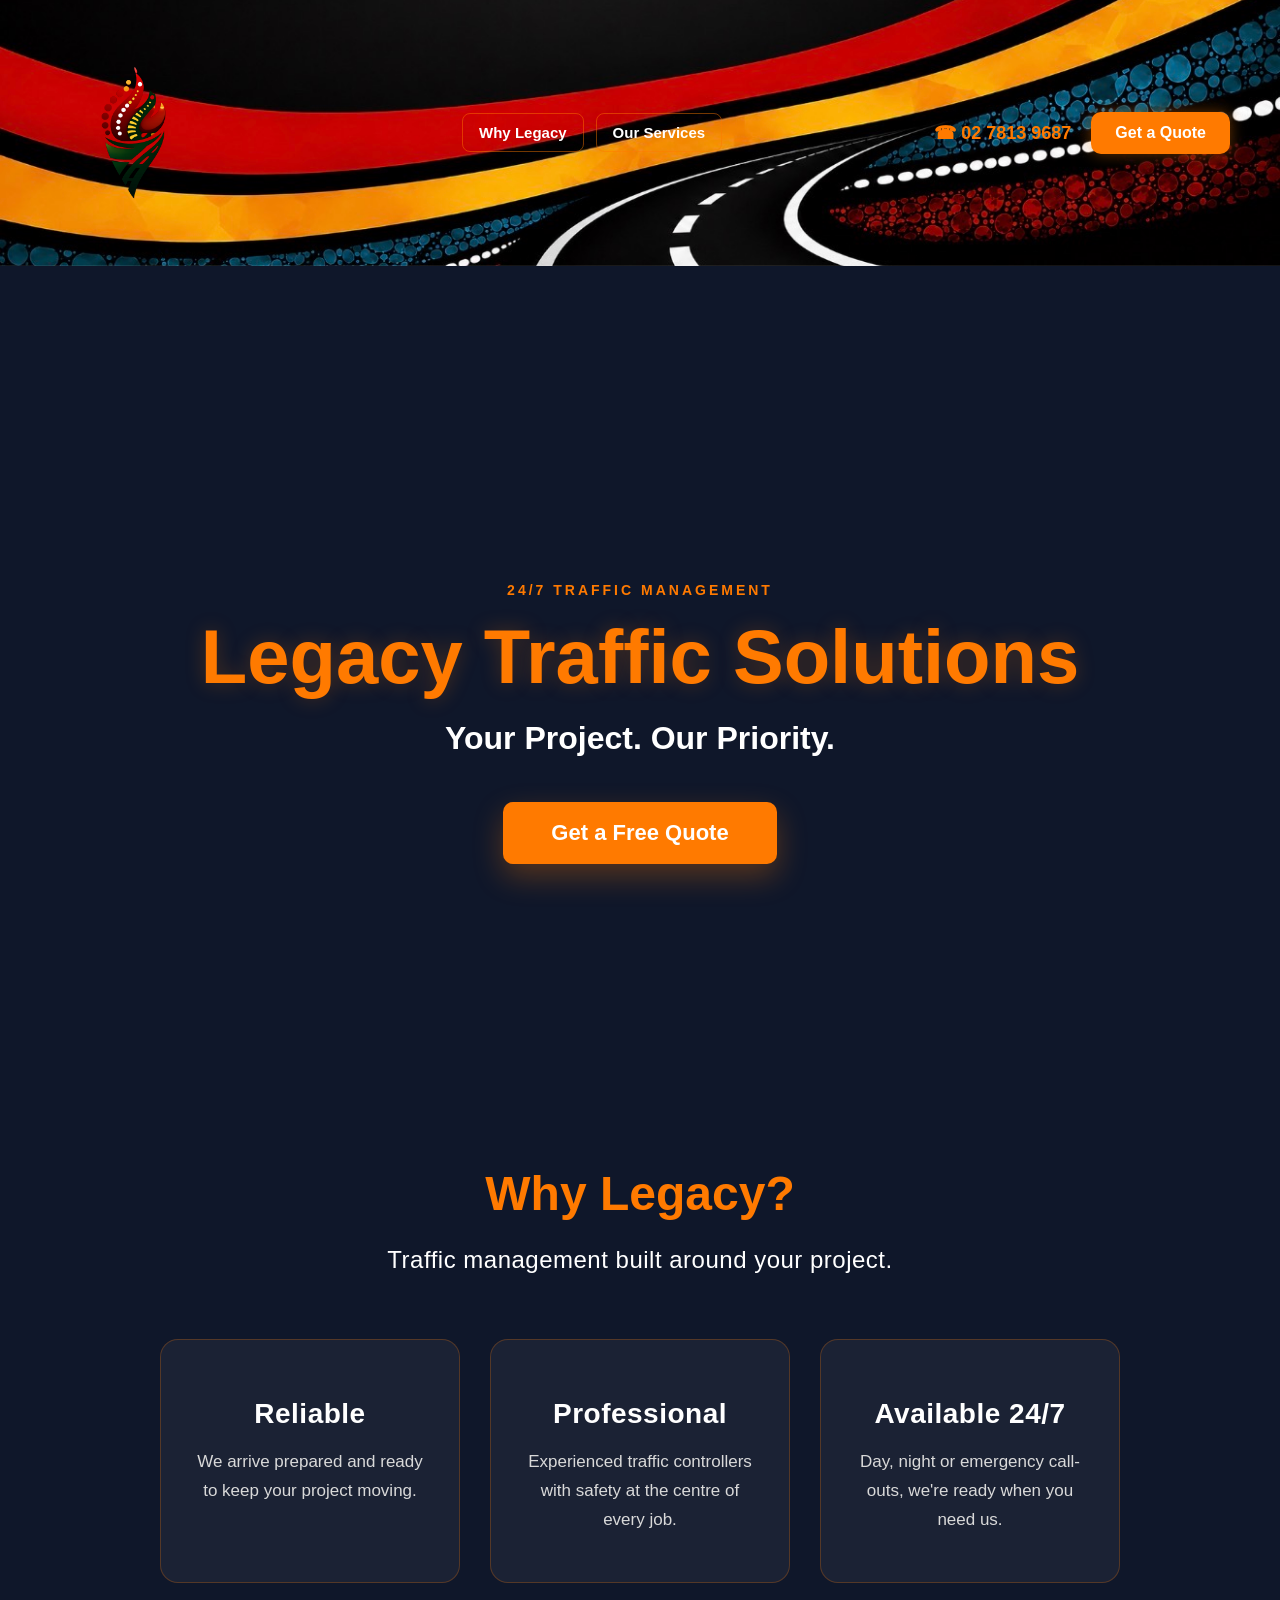
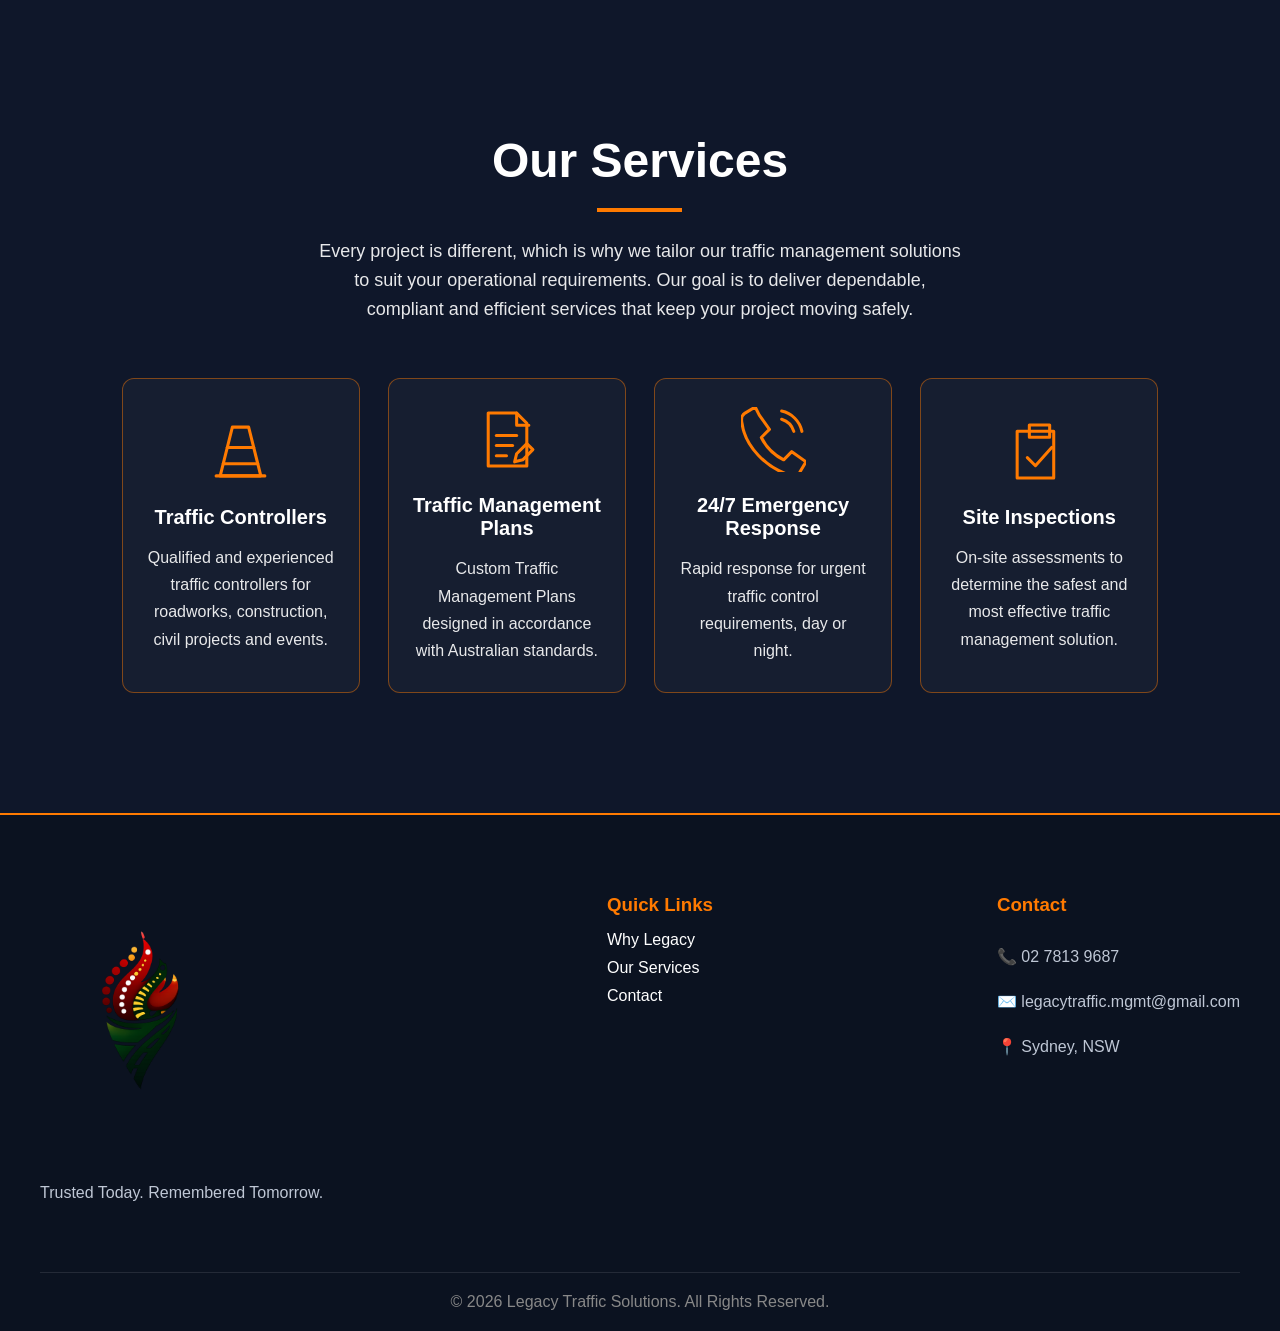
==== index.html @ 45879fbd "Initial website" ====
<!DOCTYPE html>
<html lang="en">

<head>
    <meta charset="UTF-8">
    <meta name="viewport" content="width=device-width, initial-scale=1.0">

    <title>Legacy Traffic Solutions</title>

    <link rel="stylesheet" href="style.css">
</head>

<body>

   <header class="top-header">

    <img
        class="logo"
        src="legacy logo.png"
        alt="Legacy Traffic Solutions Logo"
    >

    <nav class="header-nav">

        <a href="#why-legacy">Why Legacy</a>

        <a href="#services">Our Services</a>

    </nav>

    <a class="phone-number" href="tel:0278139687">
        ☎ 02 7813 9687
    </a>

    <a class="quote-button" href="quote.html">
        Get a Quote
    </a>

</header>

    <main>

        <section class="hero">

            <p class="hero-label">
                24/7 TRAFFIC MANAGEMENT
            </p>

            <h1>Legacy Traffic Solutions</h1>

            <h2>Your Project. Our Priority.</h2>

           <a class="hero-button" href="quote.html">
                Get a Free Quote
            </a>

        </section>

        <section class="why-legacy" id="why-legacy">

            <div class="container">

                <h2>Why Legacy?</h2>

                <p class="why-text">
                    Traffic management built around your project.
                </p>
                <div class="features">
    <div class="feature-card">
        <h3>Reliable</h3>
        <p>We arrive prepared and ready to keep your project moving.</p>
    </div>

    <div class="feature-card">
        <h3>Professional</h3>
        <p>Experienced traffic controllers with safety at the centre of every job.</p>
    </div>

    <div class="feature-card">
        <h3>Available 24/7</h3>
        <p>Day, night or emergency call-outs, we're ready when you need us.</p>
    </div>
   <section class="services" id="services">

    <div class="container">

        <h2>Our Services</h2>

        <div class="services-line"></div>

        <p class="services-text">
            Every project is different, which is why we tailor our traffic management
            solutions to suit your operational requirements. Our goal is to deliver
            dependable, compliant and efficient services that keep your project
            moving safely.
        </p>

        <div class="services-grid">

            <div class="service-card">

                <svg class="service-icon" viewBox="0 0 64 64">
                    <path d="M24 8h16l12 48H12L24 8z"></path>
                    <path d="M19 28h26"></path>
                    <path d="M15 44h34"></path>
                    <path d="M8 56h48"></path>
                </svg>

                <h3>Traffic Controllers</h3>

                <p>
                    Qualified and experienced traffic controllers for roadworks,
                    construction, civil projects and events.
                </p>

            </div>

            <div class="service-card">

                <svg class="service-icon" viewBox="0 0 64 64">
                    <path d="M14 6h28l10 10v42H14V6z"></path>
                    <path d="M42 6v12h12"></path>
                    <path d="M22 28h20"></path>
                    <path d="M22 38h16"></path>
                    <path d="M22 48h10"></path>
                    <path d="M42 46l10-10 6 6-10 10-8 2 2-8z"></path>
                </svg>

                <h3>Traffic Management Plans</h3>

                <p>
                    Custom Traffic Management Plans designed in accordance with
                    Australian standards.
                </p>

            </div>

            <div class="service-card">

                <svg class="service-icon" viewBox="0 0 64 64">
                    <path d="M18 8l10 14-8 8c5 10 12 17 22 22l8-8 14 10-6 10c-2 3-6 4-10 3C25 60 4 39 1 16c-1-4 0-8 3-10l10-6 4 8z"></path>
                    <path d="M40 12a18 18 0 0 1 12 12"></path>
                    <path d="M40 4a26 26 0 0 1 20 20"></path>
                </svg>

                <h3>24/7 Emergency Response</h3>

                <p>
                    Rapid response for urgent traffic control requirements,
                    day or night.
                </p>

            </div>

            <div class="service-card">

                <svg class="service-icon" viewBox="0 0 64 64">
                    <path d="M18 12h28v46H10V12h8"></path>
                    <path d="M22 6h20v12H22V6z"></path>
                    <path d="M20 38l8 8 16-18"></path>
                </svg>

                <h3>Site Inspections</h3>

                <p>
                    On-site assessments to determine the safest and most effective
                    traffic management solution.
                </p>

            </div>

        </div>

    </div>

</section>
    </main>
<footer class="footer">
    <div class="footer-container">

        <div class="footer-logo">
            <img src="legacy logo.png" alt="Legacy Traffic Solutions Logo">
            <p>Trusted Today. Remembered Tomorrow.</p>
        </div>

        <div class="footer-links">
            <h3>Quick Links</h3>
            <a href="#why-legacy">Why Legacy</a>
            <a href="#services">Our Services</a>
            <a href="#contact">Contact</a>
        </div>

        <div class="footer-contact">
            <h3>Contact</h3>
            <p>📞 02 7813 9687</p>
            <p>✉️ legacytraffic.mgmt@gmail.com</p>
            <p>📍 Sydney, NSW</p>
        </div>

    </div>

    <div class="footer-bottom">
        © 2026 Legacy Traffic Solutions. All Rights Reserved.
    </div>
</footer>
</body>

</html>
---- style.css ----
@import url('https://fonts.googleapis.com/css2?family=Outfit:wght@300;400;500;600;700;800&display=swap');

html {
    scroll-behavior: smooth;

}
* {
    box-sizing: border-box;
}

body {
    margin: 0;
    background-color: #0f172a;
    color: white;
    font-family: Arial, sans-serif;
}

.top-header {
    display: grid;
    grid-template-columns: auto 1fr auto auto;
    align-items: center;
    padding: 20px 50px;
    width: 100%;
    border-bottom: 1px solid rgba(255,255,255,0.08);
  
    background-image: url("header.jpeg");
background-size: cover;
background-position: center;
background-repeat: no-repeat;
}
.logo {
    width: 150px;
    height: auto;
    justify-self: start;
}

.header-nav {
    display: flex;
    justify-content: center;
    gap: 15px;
    transform: translateX(25px);
}

.phone-number {
    color: #ff7a00;
    font-size: 18px;
    font-weight: bold;
    text-decoration: none;
    justify-self: end;
    margin-right: 20px;
    transition: color 0.3s ease;
}

.phone-number:hover {
    color: #ff9500;
}

.quote-button {
    justify-self: end;
    background: #ff7a00;
    color: white;
    text-decoration: none;
    padding: 12px 24px;
    border-radius: 10px;
    font-weight: 600;
    transition: 0.3s ease;
    box-shadow: 0 0 15px rgba(255, 122, 0, 0.4);
}

.quote-button:hover {
    background: #ff9500;
    transform: translateY(-2px);
    box-shadow: 0 0 25px rgba(255, 122, 0, 0.7);
}

.quote-button:hover {
    background-color: #ff9500;
 transition: all 0.3s ease;   
}
.quote-button:hover {
    background-color: #ff9500;
    transform: translateY(-3px);
}

.hero {
    min-height: 100vh;
    background-size: cover;
    background-position: center;
    background-repeat: no-repeat;

    display: flex;
    flex-direction: column;
    justify-content: center;
    align-items: center;

    text-align: center;
    padding: 120px 20px;
}

.hero h1 {
    color: #ff7a00;
    font-size: 76px;
    margin: 0 0 20px;
    transition: 0.3s;
    text-shadow: 0 0 20px rgba(255, 122, 0, 0.25);
}

.slogan {
    color: #ff7a00;
    font-size: 28px;
    font-weight: bold;
    margin: 0 0 20px;
}

.hero h2 {
    color: white;
    font-size: 32px;
    margin: 0 0 10px;
}.hero-button {
    display: inline-block;
    margin-top: 35px;
    padding: 18px 48px;
    background-color: #ff7a00;
    color: white;
    text-decoration: none;
    font-size: 22px;
    font-weight: bold;
    border-radius: 10px;
    cursor: pointer;
    box-shadow: 0 12px 30px rgba(255, 122, 0, 0.30);
    transition: 0.3s;
box-shadow: 0 12px 30px rgba(255, 122, 0, 0.30);
}

.container {
    width: 90%;
    max-width: 1200px;
    margin: 0 auto;
}

.why-legacy h2 {
    text-align: center;
    font-size: 48px;
    color: #ff7a00;
    margin: 0;
    
}

.hero-label {
    color: #ff7a00;
    font-size: 14px;
    font-weight: bold;
    letter-spacing: 3px;
    text-transform: uppercase;
    margin-bottom: 15px;
}

.hero-button:hover {
    background-color: #ff9500;
    transform: translateY(-4px) scale(1.03);
}

.why-text {
    text-align: center;
    color: white;
    font-size: 24px;
font-weight: 500;
letter-spacing: 0.5px;
    max-width: 700px;
    margin: 20px auto 60px;
    line-height: 1.6;
}

.features {
    display: flex;
    justify-content: center;
    gap: 30px;
    margin-top: 60px;
    flex-wrap: wrap;
}

.feature-card {
    background: rgba(255,255,255,0.05);
    border: 1px solid rgba(255,122,0,0.25);
    border-radius: 18px;
    padding: 30px;
    width: 300px;
    text-align: center;
    transition: 0.3s;
}
.feature-card h3 {
    font-size: 28px;
    font-weight: 700;
    color: #ffffff;
    margin-bottom: 18px;
    letter-spacing: 0.5px;
}
.feature-card p {
    font-size: 17px;
    line-height: 1.7;
    color: #d9d9d9;
}
.feature-card:hover {
    transform: translateY(-10px);
    border-color: #ff7a00;
    box-shadow: 0 15px 40px rgba(255,122,0,0.35);
}

.services {
    padding: 120px 0;
    text-align: center;
}

.services h2 {
    color: white;
    font-size: 48px;
    font-weight: 700;
    margin: 0;
}

.services-line {
    width: 85px;
    height: 4px;
    background-color: #ff7a00;
    margin: 20px auto 25px;
}

.services-text {
    color: white;
    font-size: 18px;
    max-width: 650px;
    margin: 0 auto 55px;
    line-height: 1.6;
    opacity: 0.9;
}

.services-grid {
    display: grid;
    grid-template-columns: repeat(4, 1fr);
    gap: 28px;
}

.service-card {
    min-height: 285px;
    padding: 28px 24px;
    background: rgba(255, 255, 255, 0.03);
    border: 1px solid rgba(255, 122, 0, 0.45);
    border-radius: 12px;
    display: flex;
    flex-direction: column;
    align-items: center;
    justify-content: center;
    transition: 0.3s ease;
}

.service-card:hover {
    transform: translateY(-8px);
    border-color: #ff7a00;
    box-shadow: 0 15px 40px rgba(255, 122, 0, 0.25);
}

.service-icon {
    width: 65px;
    height: 65px;
    margin-bottom: 22px;
    fill: none;
    stroke: #ff7a00;
    stroke-width: 3;
    stroke-linecap: round;
    stroke-linejoin: round;
}

.service-card h3 {
    color: white;
    font-size: 20px;
    font-weight: 700;
    margin: 0 0 15px;
}

.service-card p {
    color: white;
    font-size: 16px;
    line-height: 1.7;
    margin: 0;
    opacity: 0.9;
}
.header-nav {
    display: flex;
    gap: 12px;
    justify-content: center;
}

.header-nav a {
    color: white;
    text-decoration: none;
    font-size: 15px;
    font-weight: 600;
    padding: 10px 16px;
    border: 1px solid rgba(255, 122, 0, 0.45);
    border-radius: 8px;
    transition: 0.3s ease;
}

.header-nav a:hover {
    background-color: #ff7a00;
    border-color: #ff7a00;
    transform: translateY(-2px);
}

.footer {
    background: #0b1220;
    border-top: 2px solid #ff7a00;
    padding: 60px 40px 20px;
    color: white;
}

.footer-container {
    max-width: 1200px;
    margin: auto;
    display: flex;
    justify-content: space-between;
    flex-wrap: wrap;
    gap: 50px;
}

.footer-logo img {
    width: 180px;
    margin-bottom: 15px;
}

.footer-logo p {
    color: #bfc7d5;
    line-height: 1.6;
}

.footer-links,
.footer-contact {
    display: flex;
    flex-direction: column;
}

.footer-links h3,
.footer-contact h3 {
    color: #ff7a00;
    margin-bottom: 15px;
}

.footer-links a {
    color: white;
    text-decoration: none;
    margin-bottom: 10px;
    transition: 0.3s;
}

.footer-links a:hover {
    color: #ff7a00;
}

.footer-contact p {
    margin-bottom: 10px;
    color: #bfc7d5;
}

.footer-bottom {
    text-align: center;
    margin-top: 50px;
    padding-top: 20px;
    border-top: 1px solid rgba(255,255,255,0.1);
    color: #888;
}
.quote-page {
    min-height: 100vh;
    background:
    linear-gradient(rgba(15,23,42,0.82), rgba(15,23,42,0.82)),
    url("quote backround.png");

background-size: cover;
background-position: center;
background-repeat: no-repeat;

display: flex;
flex-direction: column;
justify-content: center;
align-items: center;
    padding: 80px 20px;
    text-align: center;
}

.quote-page h1 {
    color: #ff7a00;
    font-size: 48px;
    margin-bottom: 15px;
}

.quote-page > p {
    color: white;
    font-size: 18px;
    margin-bottom: 40px;
}

.quote-form {
    width: 100%;
    max-width: 700px;
    margin: 0 auto;
    background: #111c30;
    padding: 40px;
    border: 1px solid rgba(255, 122, 0, 0.6);
    border-radius: 18px;
    display: flex;
    flex-direction: column;
    gap: 18px;
}

.quote-form input,
.quote-form textarea {
    width: 100%;
    padding: 15px;
    border: 1px solid rgba(255, 255, 255, 0.15);
    border-radius: 8px;
    background: #0b1220;
    color: white;
    font-size: 16px;
    font-family: inherit;
}

.quote-form input::placeholder,
.quote-form textarea::placeholder {
    color: #9ca3af;
}

.quote-form input:focus,
.quote-form textarea:focus {
    outline: none;
    border-color: #ff7a00;
}

.quote-form textarea {
    resize: vertical;
}

.quote-form button {
    padding: 15px;
    border: none;
    border-radius: 8px;
    background: #ff7a00;
    color: white;
    font-size: 17px;
    font-weight: 700;
    cursor: pointer;
    transition: 0.3s;
}

.quote-form button:hover {
    background: #ff9500;
    transform: translateY(-2px);
}
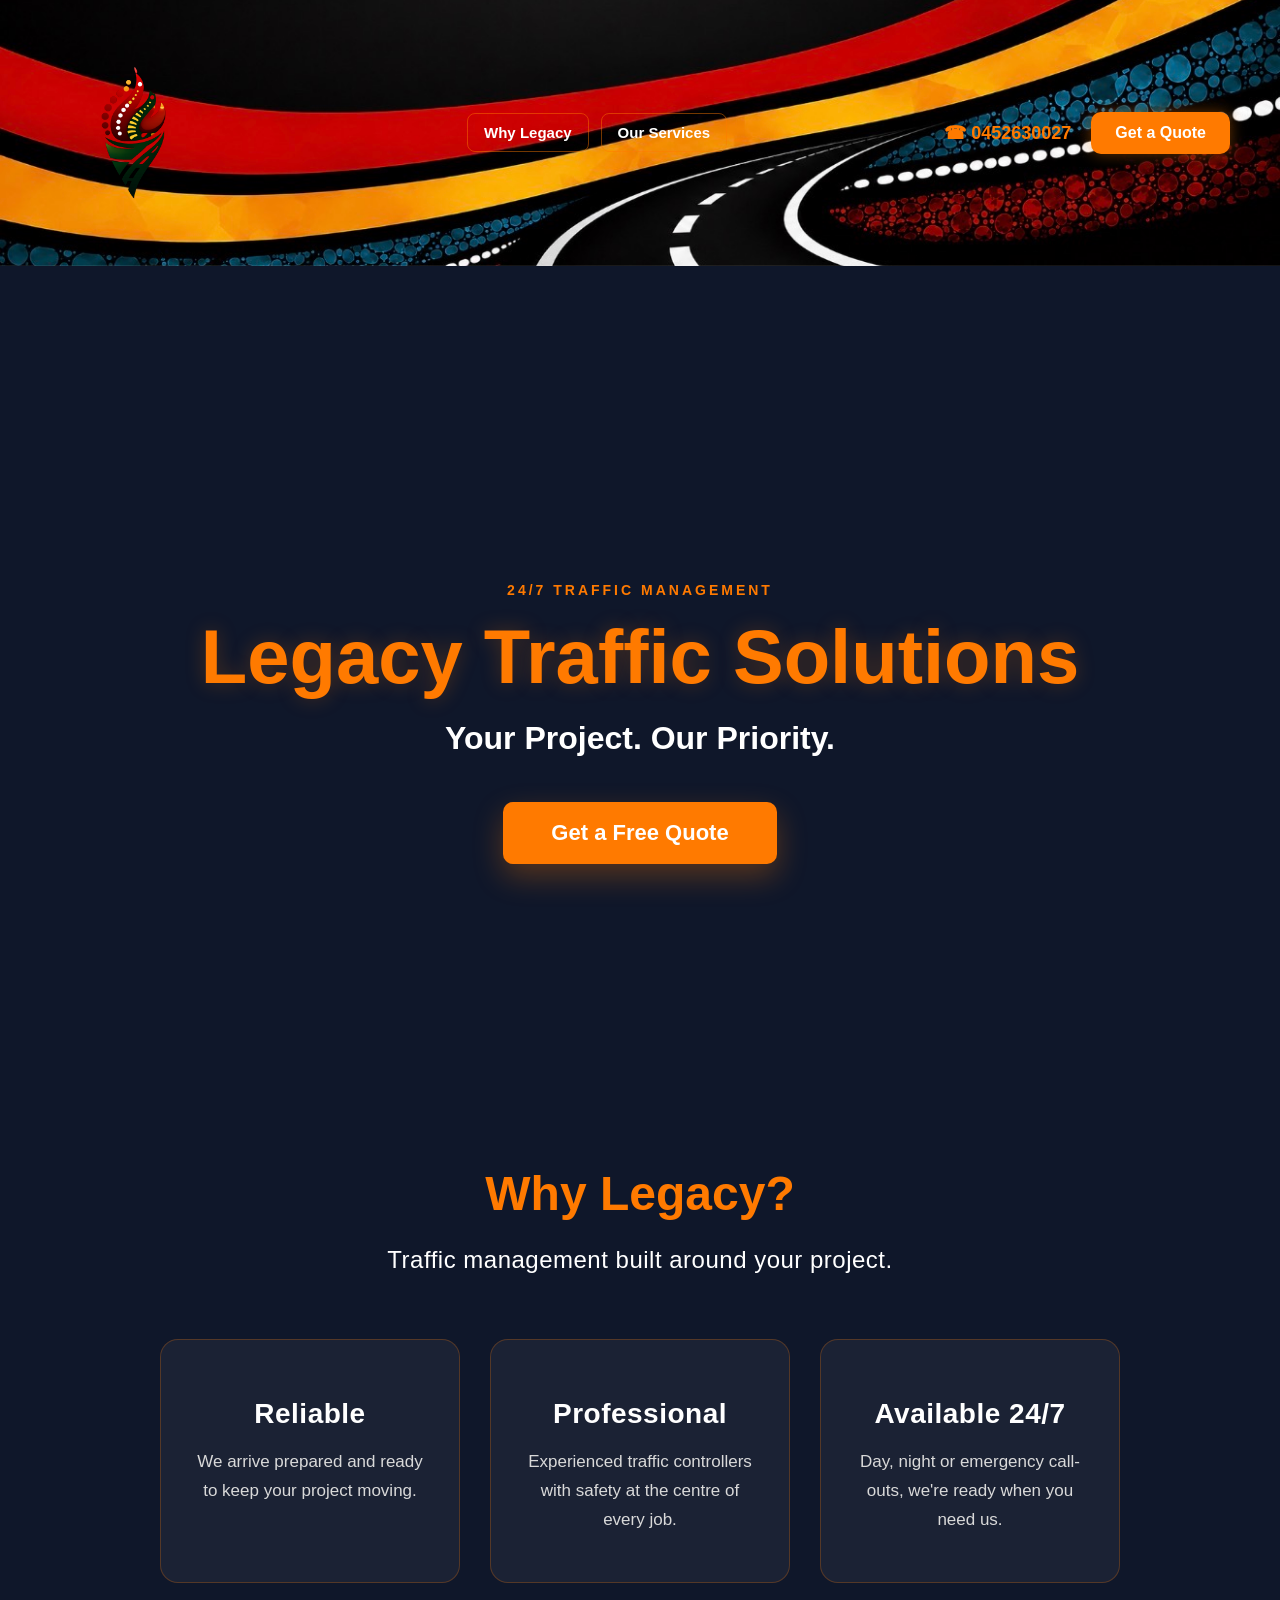
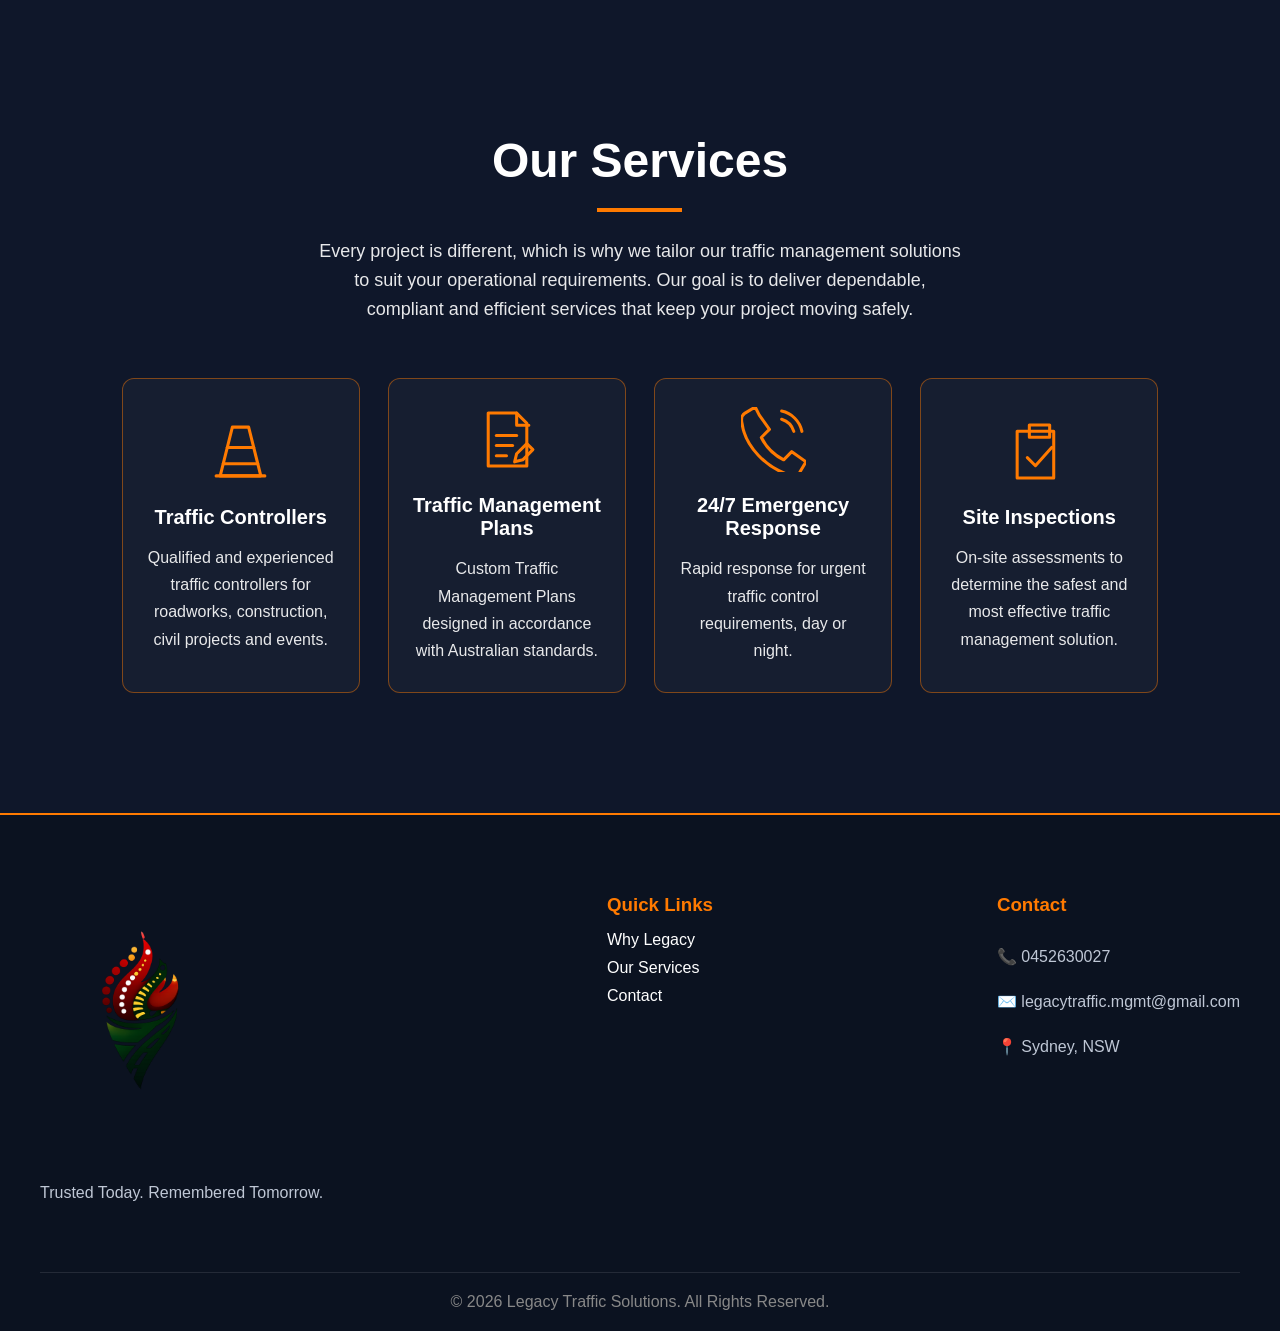
==== commit 661efa4b: "Updated business phone number" ====
--- a/index.html
+++ b/index.html
@@ -6,7 +6,7 @@
     <meta name="viewport" content="width=device-width, initial-scale=1.0">
 
     <title>Legacy Traffic Solutions</title>
-
+    <link rel="icon" type="image/png" href="legacy logo.png">
     <link rel="stylesheet" href="style.css">
 </head>
 
@@ -28,8 +28,8 @@
 
     </nav>
 
-    <a class="phone-number" href="tel:0278139687">
-        ☎ 02 7813 9687
+    <a class="phone-number" href="tel:0452630027">
+        ☎ 0452630027
     </a>
 
     <a class="quote-button" href="quote.html">
@@ -192,7 +192,7 @@
 
         <div class="footer-contact">
             <h3>Contact</h3>
-            <p>📞 02 7813 9687</p>
+            <p>📞 0452630027</p>
             <p>✉️ legacytraffic.mgmt@gmail.com</p>
             <p>📍 Sydney, NSW</p>
         </div>
--- a/style.css
+++ b/style.css
@@ -453,4 +453,83 @@
 .quote-form button:hover {
     background: #ff9500;
     transform: translateY(-2px);
+}
+@media (max-width: 768px) {
+
+    body {
+        overflow-x: hidden;
+    }
+
+    .top-header {
+        display: flex;
+        flex-wrap: wrap;
+        justify-content: center;
+        gap: 12px;
+        padding: 15px;
+        background-position: center;
+    }
+
+    .logo {
+        width: 85px;
+        margin-right: auto;
+    }
+
+    .header-nav {
+        order: 3;
+        width: 100%;
+        justify-content: center;
+        transform: none;
+    }
+
+    .header-nav a {
+        font-size: 13px;
+        padding: 8px 10px;
+    }
+
+    .phone-number {
+        font-size: 13px;
+    }
+
+    .quote-button {
+        font-size: 13px;
+        padding: 10px 14px;
+    }
+
+.hero h1 {
+    font-size: 56px;
+    line-height: 1.1;
+}
+
+.hero p {
+    font-size: 18px;
+}
+
+.hero-content {
+    padding: 0 25px;
+}
+
+.features {
+    grid-template-columns: 1fr;
+    gap: 25px;
+}
+
+.services-grid {
+    grid-template-columns: 1fr;
+    gap: 25px;
+}
+
+.service-card,
+.feature-card {
+    width: 100%;
+    box-sizing: border-box;
+}
+
+.services-text {
+    padding: 0 20px;
+}
+
+.services h2,
+.why-legacy h2 {
+    font-size: 40px;
+}
 }
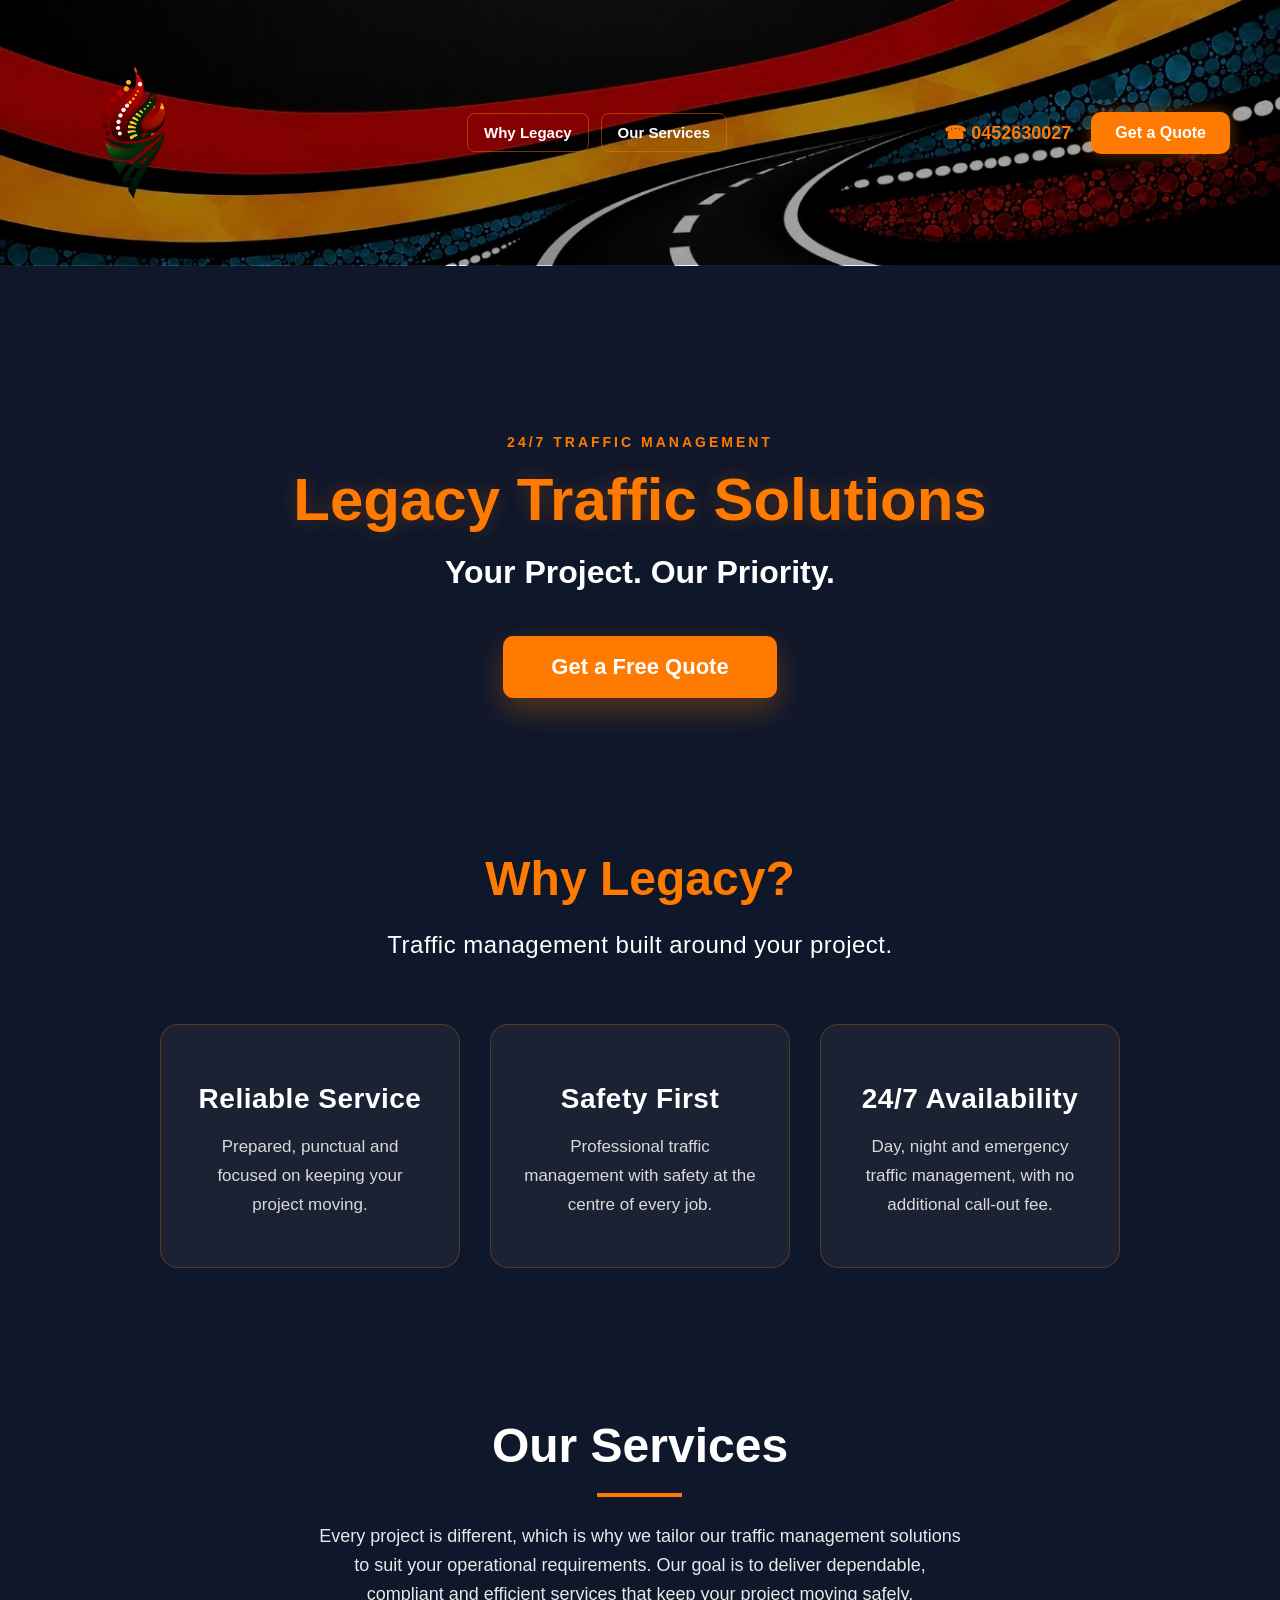
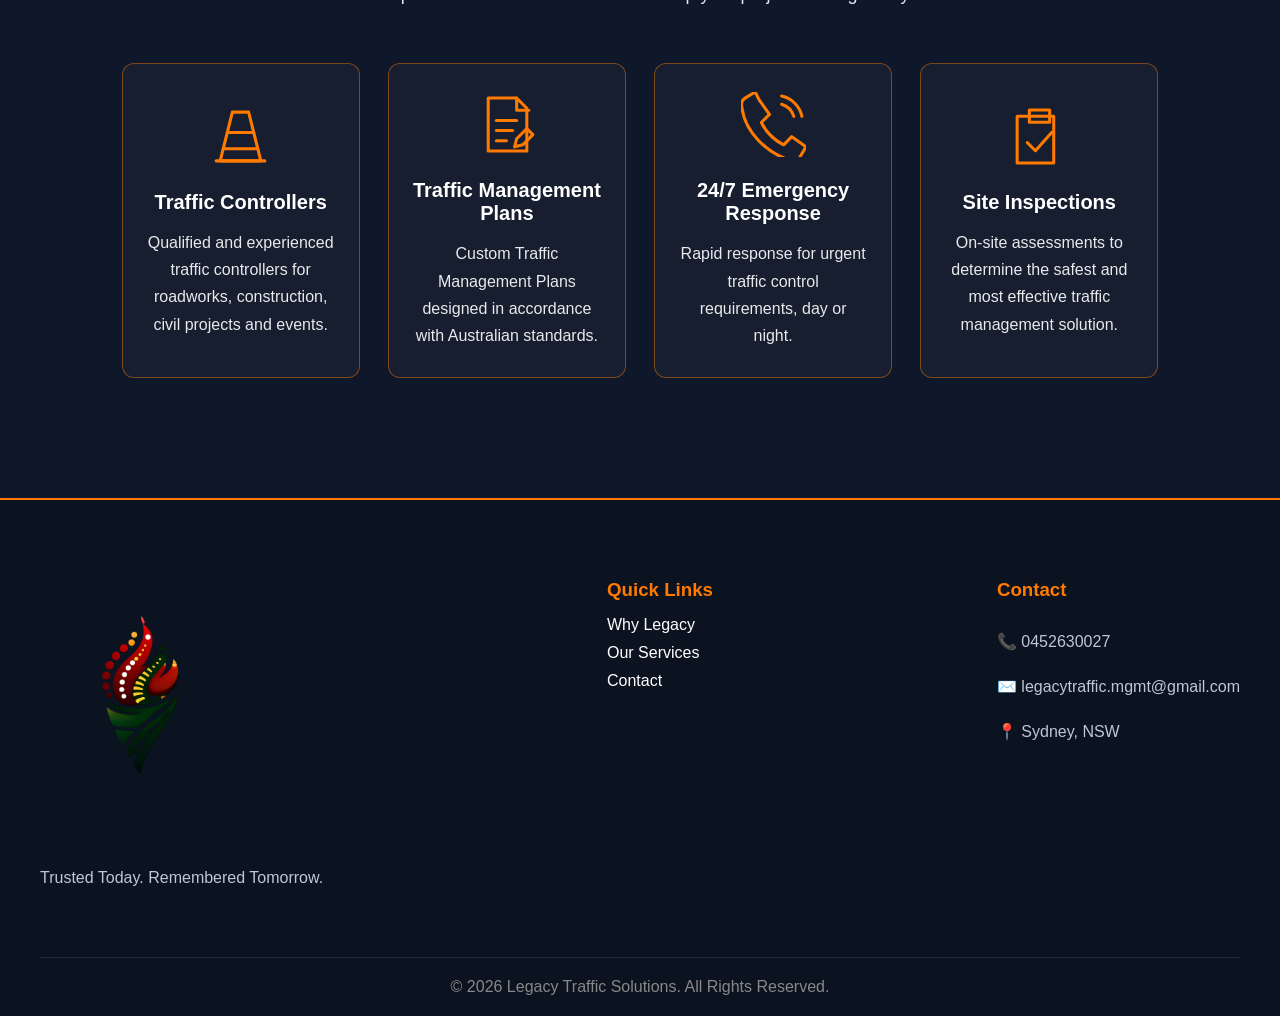
==== commit fb62fc31: "Updated Why Legacy section" ====
--- a/index.html
+++ b/index.html
@@ -67,18 +67,18 @@
                 </p>
                 <div class="features">
     <div class="feature-card">
-        <h3>Reliable</h3>
-        <p>We arrive prepared and ready to keep your project moving.</p>
+        <h3>Reliable Service</h3>
+        <p>Prepared, punctual and focused on keeping your project moving.</p>
     </div>
 
     <div class="feature-card">
-        <h3>Professional</h3>
-        <p>Experienced traffic controllers with safety at the centre of every job.</p>
+        <h3>Safety First</h3>
+        <p>Professional traffic management with safety at the centre of every job.</p>
     </div>
 
     <div class="feature-card">
-        <h3>Available 24/7</h3>
-        <p>Day, night or emergency call-outs, we're ready when you need us.</p>
+        <h3>24/7 Availability</h3>
+        <p><p>Day, night and emergency traffic management, with no additional call-out fee.</p>
     </div>
    <section class="services" id="services">
 
--- a/style.css
+++ b/style.css
@@ -23,7 +23,10 @@
     width: 100%;
     border-bottom: 1px solid rgba(255,255,255,0.08);
   
-    background-image: url("header.jpeg");
+   background-image: linear-gradient(
+  rgba(0, 0, 0, 0.35),
+  rgba(0, 0, 0, 0.35)
+), url("header.jpeg");
 background-size: cover;
 background-position: center;
 background-repeat: no-repeat;
@@ -83,7 +86,7 @@
 }
 
 .hero {
-    min-height: 100vh;
+    min-height: 65vh;
     background-size: cover;
     background-position: center;
     background-repeat: no-repeat;
@@ -99,7 +102,7 @@
 
 .hero h1 {
     color: #ff7a00;
-    font-size: 76px;
+    font-size: 60px;
     margin: 0 0 20px;
     transition: 0.3s;
     text-shadow: 0 0 20px rgba(255, 122, 0, 0.25);
